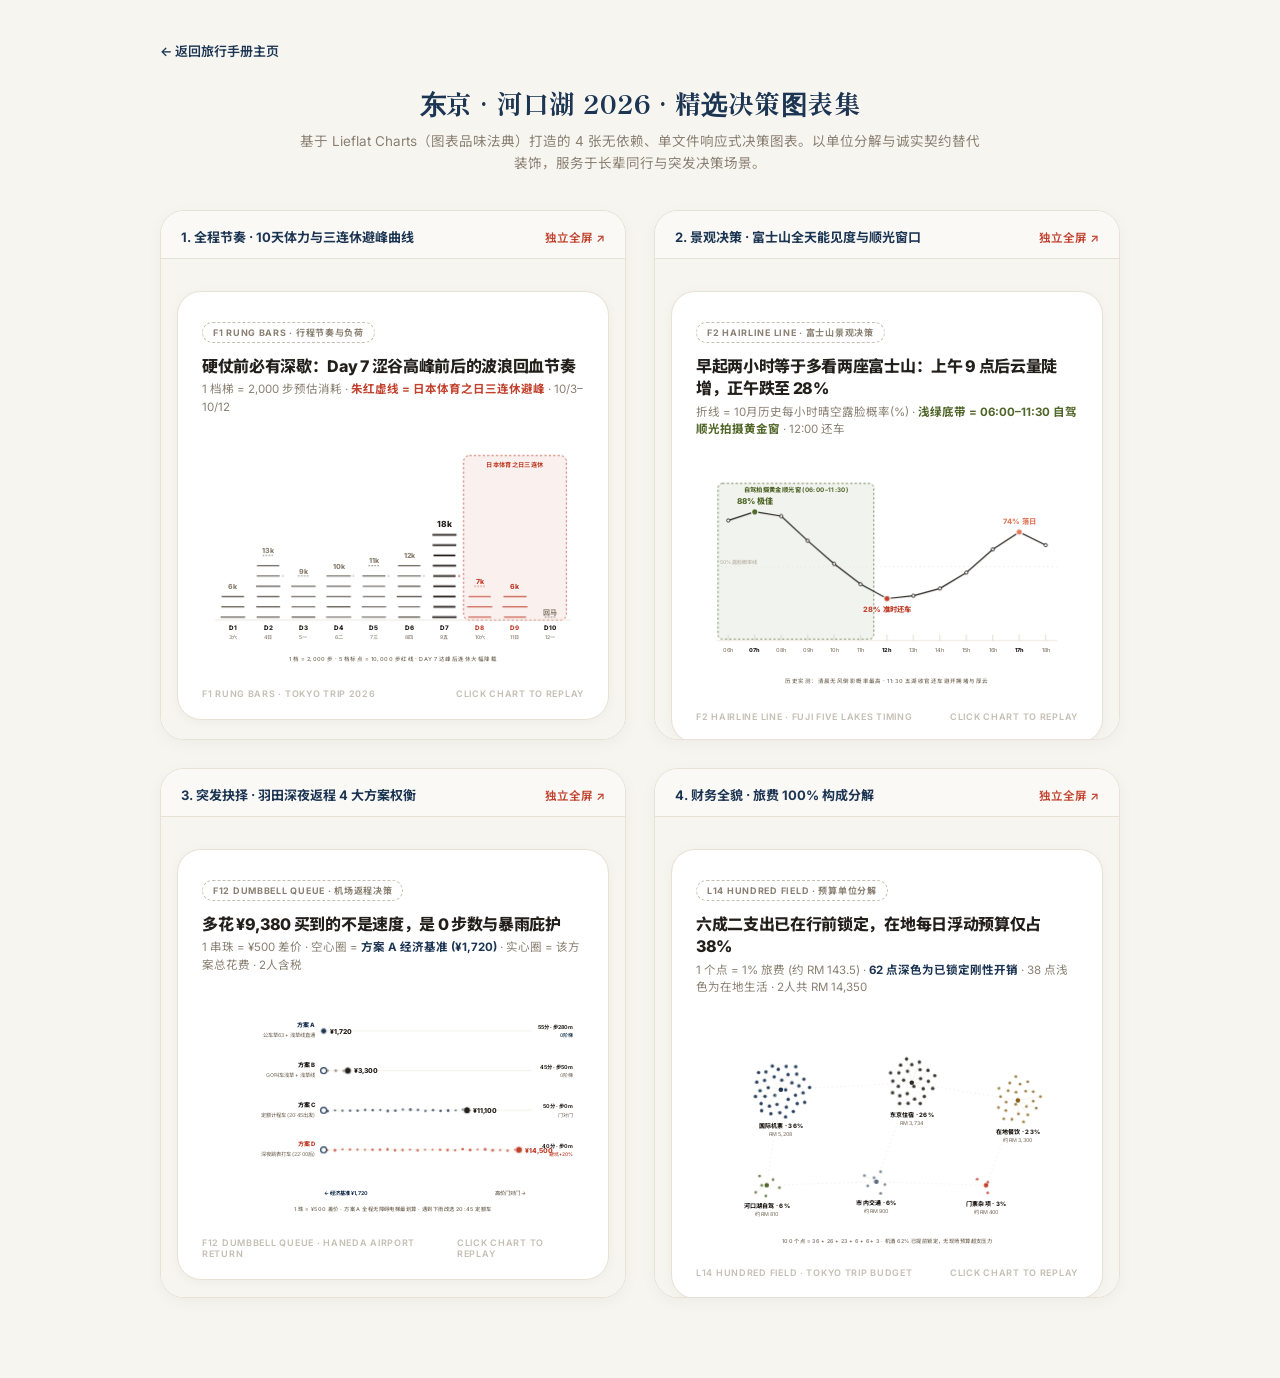
==== charts/index.html @ 61b05548 "feat: add 4 Lieflat decision charts + gallery index + nav chip - pacing-curve.html (F1 Rung Bars): 1" ====
<!doctype html>
<html lang="zh-CN">
<head>
<meta charset="utf-8" />
<meta name="viewport" content="width=device-width,initial-scale=1" />
<title>东京 · 河口湖 2026 — 行程精选 Lieflat Charts 图表集</title>
<link rel="preconnect" href="https://fonts.googleapis.com">
<link rel="preconnect" href="https://fonts.gstatic.com" crossorigin>
<link href="https://fonts.googleapis.com/css2?family=Inter:wght@400;500;600;700;800&family=Noto+Sans+SC:wght@400;500;700;800&family=Shippori+Mincho:wght@700;800&display=swap" rel="stylesheet">
<style>
  :root {
    --bg: #F7F5F0;
    --card-bg: #FFFFFF;
    --ink: #231F1B;
    --muted: #8A8073;
    --faint: #C4BEB3;
    --grid: #E8E2D6;
    --ai: #1C3553;
    --shu: #C2412D;
  }
  * { margin: 0; padding: 0; box-sizing: border-box; }
  body {
    background: var(--bg);
    font-family: 'Inter', 'Noto Sans SC', sans-serif;
    color: var(--ink);
    padding: 40px 20px 80px;
    -webkit-font-smoothing: antialiased;
  }
  .container { max-width: 960px; margin: 0 auto; }
  .header { margin-bottom: 36px; text-align: center; }
  .header h1 {
    font-family: 'Shippori Mincho', 'Inter', serif;
    font-size: 26px;
    font-weight: 800;
    color: var(--ai);
    margin-bottom: 8px;
    letter-spacing: .02em;
  }
  .header p {
    font-size: 13.5px;
    color: var(--muted);
    line-height: 1.6;
    max-width: 680px;
    margin: 0 auto;
  }
  .grid {
    display: grid;
    grid-template-columns: repeat(auto-fit, minmax(420px, 1fr));
    gap: 28px;
  }
  .chart-frame {
    background: var(--card-bg);
    border: 1px solid var(--grid);
    border-radius: 24px;
    overflow: hidden;
    box-shadow: 0 4px 16px rgba(35, 31, 27, 0.04);
    display: flex;
    flex-direction: column;
    transition: transform .2s ease, box-shadow .2s ease;
  }
  .chart-frame:hover {
    transform: translateY(-2px);
    box-shadow: 0 8px 24px rgba(35, 31, 27, 0.08);
  }
  .frame-head {
    padding: 16px 20px 12px;
    border-bottom: 1px solid var(--grid);
    display: flex;
    justify-content: space-between;
    align-items: center;
    background: #FAF9F6;
  }
  .frame-title {
    font-size: 13px;
    font-weight: 700;
    color: var(--ai);
  }
  .frame-link {
    font-size: 11.5px;
    color: var(--shu);
    text-decoration: none;
    font-weight: 600;
    display: flex;
    align-items: center;
    gap: 4px;
  }
  .frame-link:hover { text-decoration: underline; }
  iframe {
    width: 100%;
    height: 480px;
    border: none;
    background: var(--bg);
  }
  .back-btn {
    display: inline-block;
    margin-bottom: 24px;
    font-size: 13px;
    font-weight: 600;
    color: var(--ai);
    text-decoration: none;
  }
  .back-btn:hover { text-decoration: underline; }
</style>
</head>
<body>
<div class="container">
  <a href="../index.html" class="back-btn">← 返回旅行手册主页</a>
  <div class="header">
    <h1>东京 · 河口湖 2026 · 精选决策图表集</h1>
    <p>基于 Lieflat Charts（图表品味法典）打造的 4 张无依赖、单文件响应式决策图表。以单位分解与诚实契约替代装饰，服务于长辈同行与突发决策场景。</p>
  </div>

  <div class="grid">
    <div class="chart-frame">
      <div class="frame-head">
        <span class="frame-title">1. 全程节奏 · 10天体力与三连休避峰曲线</span>
        <a class="frame-link" href="pacing-curve.html" target="_blank">独立全屏 ↗</a>
      </div>
      <iframe src="pacing-curve.html"></iframe>
    </div>

    <div class="chart-frame">
      <div class="frame-head">
        <span class="frame-title">2. 景观决策 · 富士山全天能见度与顺光窗口</span>
        <a class="frame-link" href="fuji-visibility.html" target="_blank">独立全屏 ↗</a>
      </div>
      <iframe src="fuji-visibility.html"></iframe>
    </div>

    <div class="chart-frame">
      <div class="frame-head">
        <span class="frame-title">3. 突发抉择 · 羽田深夜返程 4 大方案权衡</span>
        <a class="frame-link" href="haneda-options.html" target="_blank">独立全屏 ↗</a>
      </div>
      <iframe src="haneda-options.html"></iframe>
    </div>

    <div class="chart-frame">
      <div class="frame-head">
        <span class="frame-title">4. 财务全貌 · 旅费 100% 构成分解</span>
        <a class="frame-link" href="budget-allocation.html" target="_blank">独立全屏 ↗</a>
      </div>
      <iframe src="budget-allocation.html"></iframe>
    </div>
  </div>
</div>
</body>
</html>
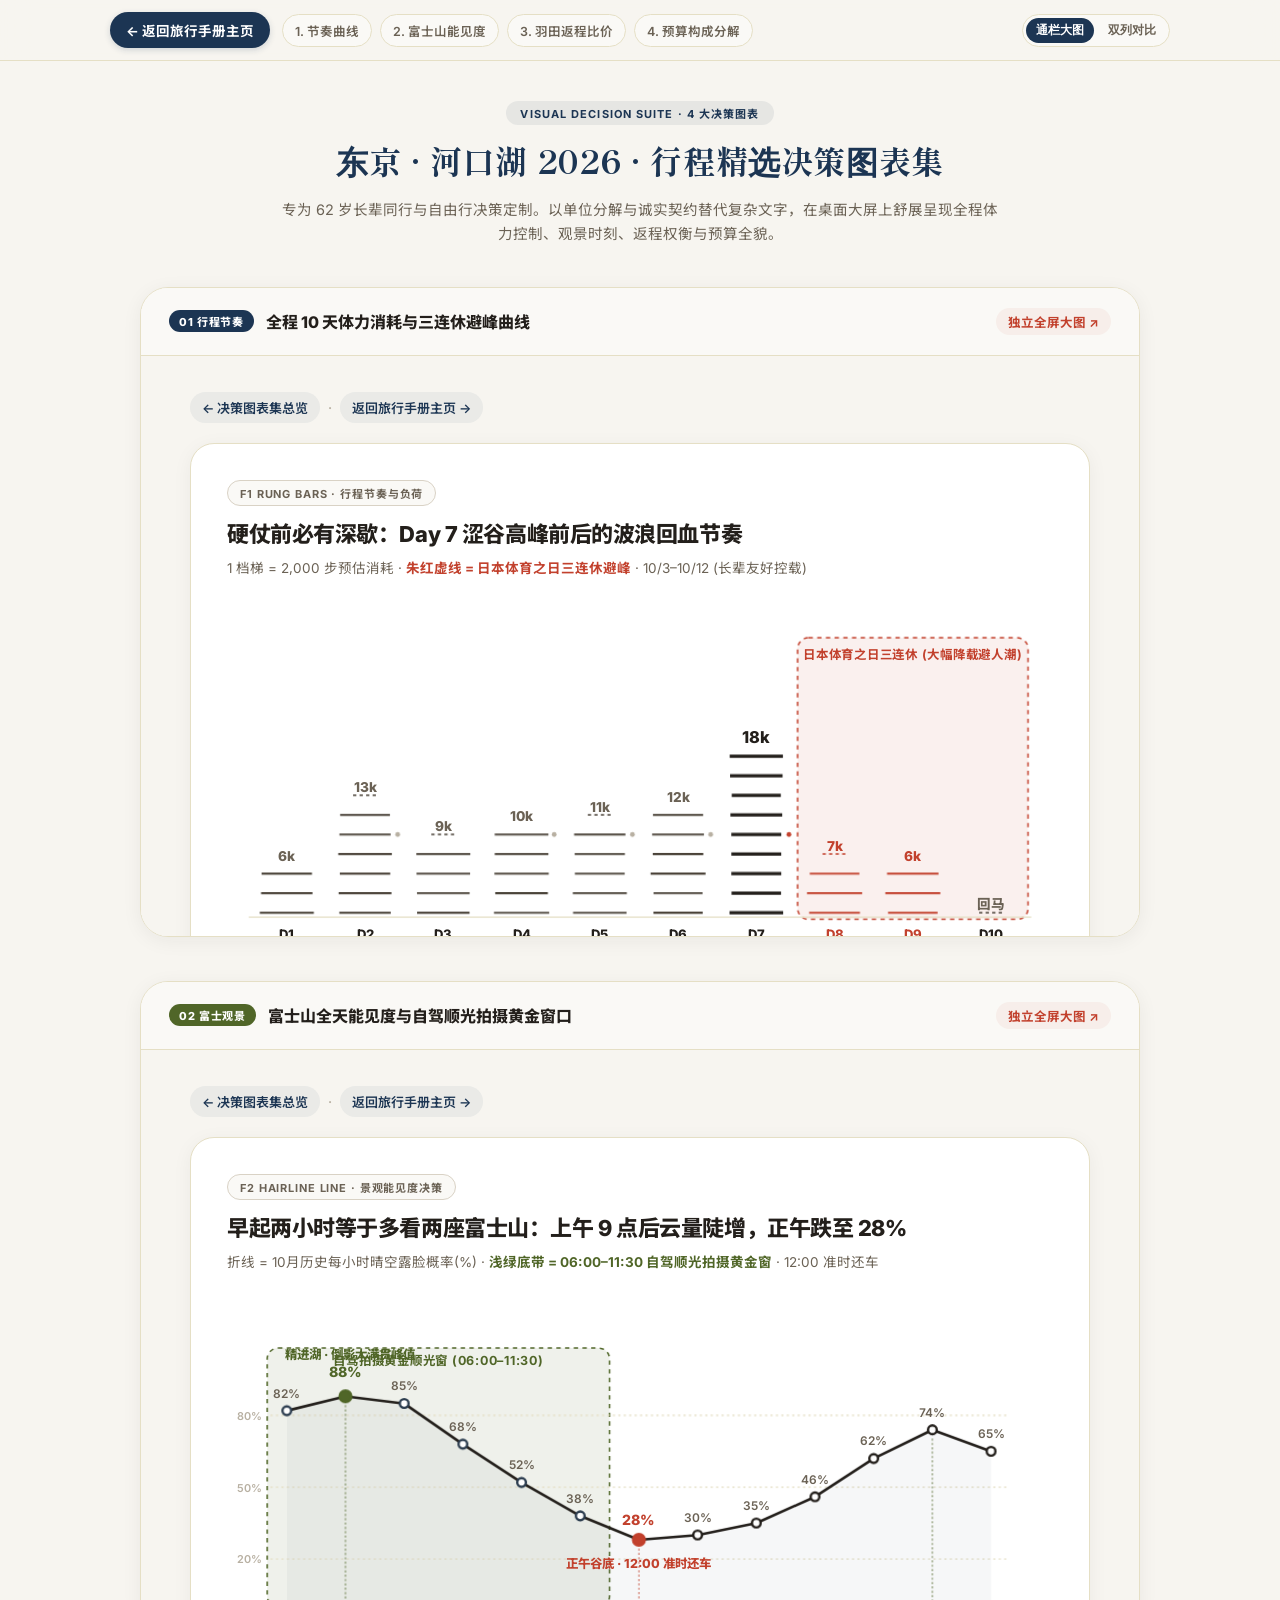
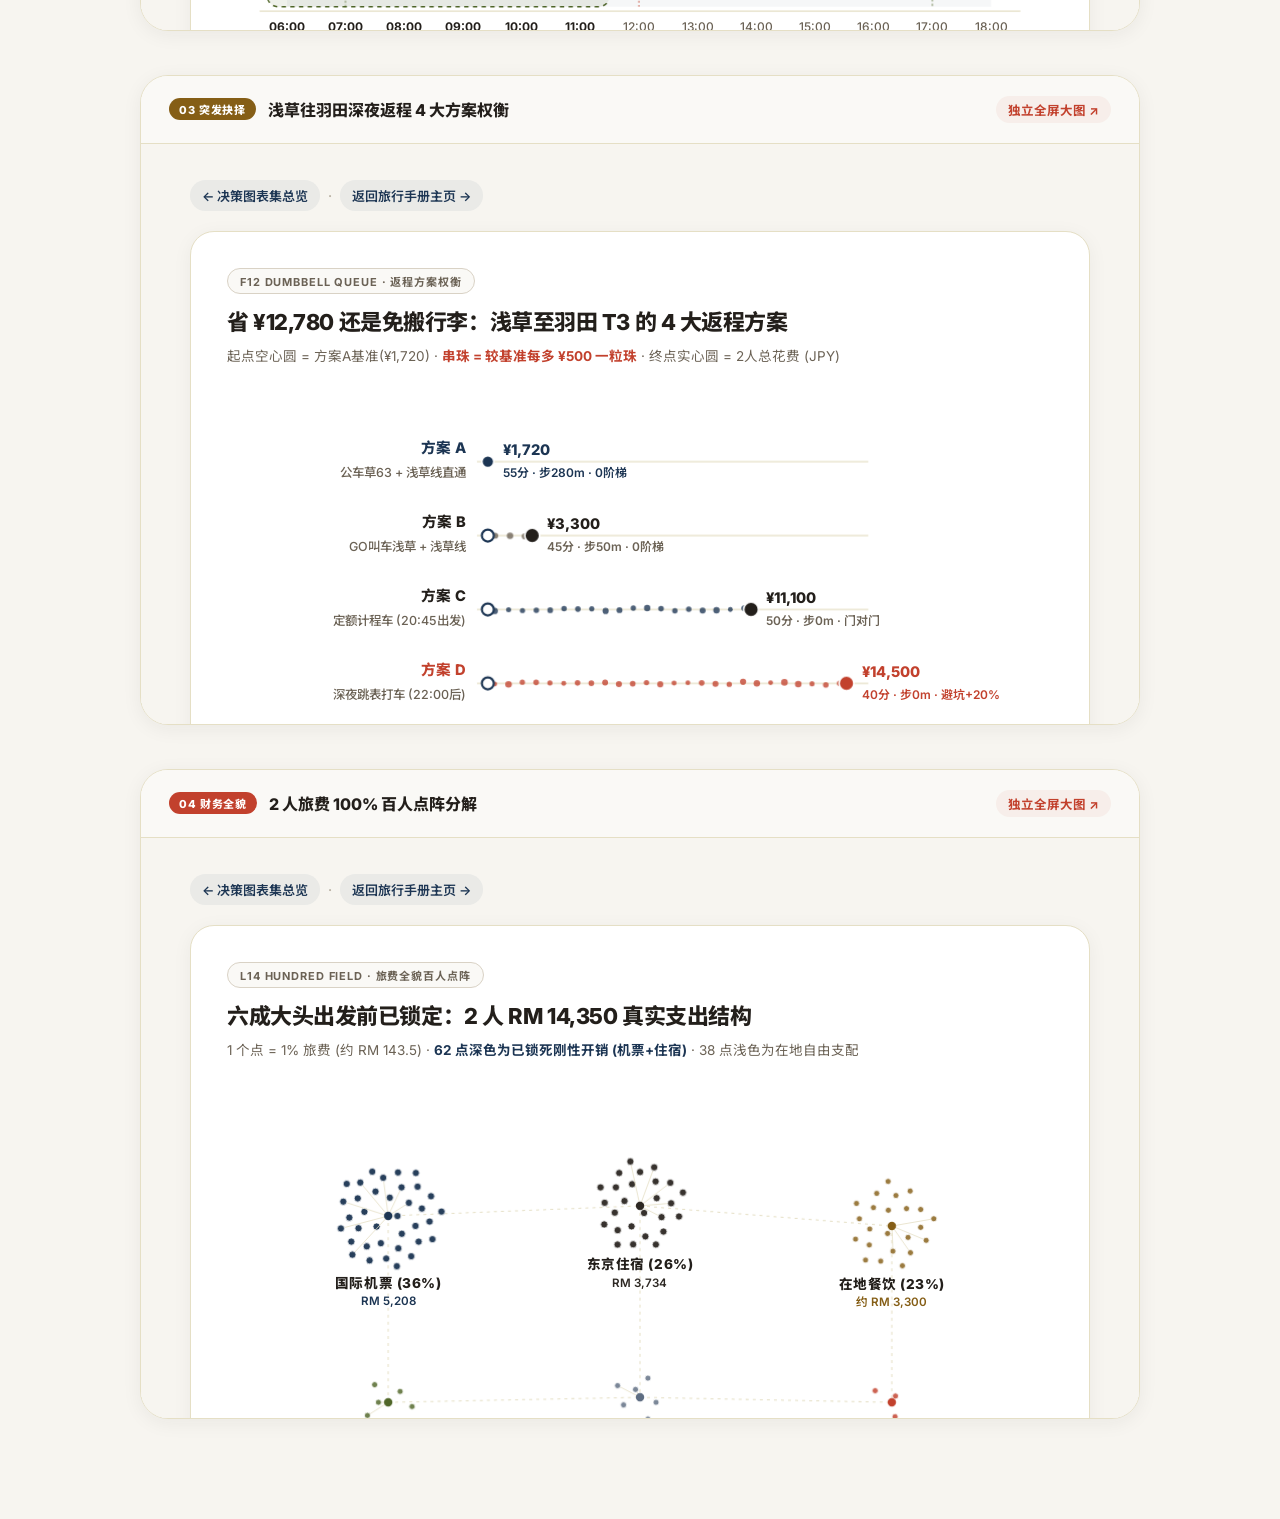
==== commit 7459739b: "fix(design): upscale charts for desktop and add comprehensive navigation - upscale charts to 900px w" ====
--- a/charts/index.html
+++ b/charts/index.html
@@ -3,146 +3,378 @@
 <head>
 <meta charset="utf-8" />
 <meta name="viewport" content="width=device-width,initial-scale=1" />
-<title>东京 · 河口湖 2026 — 行程精选 Lieflat Charts 图表集</title>
+<title>东京 · 河口湖 2026 — 行程精选决策图表集</title>
 <link rel="preconnect" href="https://fonts.googleapis.com">
 <link rel="preconnect" href="https://fonts.gstatic.com" crossorigin>
 <link href="https://fonts.googleapis.com/css2?family=Inter:wght@400;500;600;700;800&family=Noto+Sans+SC:wght@400;500;700;800&family=Shippori+Mincho:wght@700;800&display=swap" rel="stylesheet">
 <style>
   :root {
     --bg: #F7F5F0;
+    --paper: #FAF9F6;
     --card-bg: #FFFFFF;
     --ink: #231F1B;
-    --muted: #8A8073;
-    --faint: #C4BEB3;
-    --grid: #E8E2D6;
+    --muted: #6B6255;
+    --faint: #B8B0A2;
+    --grid: #E5DFC5;
     --ai: #1C3553;
     --shu: #C2412D;
+    --matcha: #506628;
+    --card-shadow: 0 4px 20px rgba(35, 31, 27, 0.06);
   }
   * { margin: 0; padding: 0; box-sizing: border-box; }
   body {
     background: var(--bg);
     font-family: 'Inter', 'Noto Sans SC', sans-serif;
     color: var(--ink);
-    padding: 40px 20px 80px;
+    padding: 0 0 100px;
     -webkit-font-smoothing: antialiased;
   }
-  .container { max-width: 960px; margin: 0 auto; }
-  .header { margin-bottom: 36px; text-align: center; }
+
+  /* Sticky Top Bar */
+  .top-nav {
+    position: sticky;
+    top: 0;
+    z-index: 100;
+    background: rgba(247, 245, 240, 0.94);
+    backdrop-filter: blur(16px);
+    -webkit-backdrop-filter: blur(16px);
+    border-bottom: 1px solid var(--grid);
+    padding: 12px 24px;
+  }
+  .top-nav-inner {
+    max-width: 1060px;
+    margin: 0 auto;
+    display: flex;
+    justify-content: space-between;
+    align-items: center;
+    gap: 16px;
+    flex-wrap: wrap;
+  }
+  .nav-left {
+    display: flex;
+    align-items: center;
+    gap: 12px;
+  }
+  .back-link {
+    display: inline-flex;
+    align-items: center;
+    gap: 6px;
+    font-size: 13.5px;
+    font-weight: 700;
+    color: #FFFFFF;
+    background: var(--ai);
+    text-decoration: none;
+    padding: 8px 16px;
+    border-radius: 99px;
+    transition: all .18s ease;
+    box-shadow: 0 2px 6px rgba(28, 53, 83, 0.18);
+  }
+  .back-link:hover {
+    background: var(--shu);
+    transform: translateY(-1px);
+  }
+  .nav-pills {
+    display: flex;
+    gap: 8px;
+    overflow-x: auto;
+    scrollbar-width: none;
+  }
+  .nav-pills::-webkit-scrollbar { display: none; }
+  .nav-pill {
+    font-size: 12.5px;
+    font-weight: 600;
+    color: var(--muted);
+    text-decoration: none;
+    padding: 6px 12px;
+    border-radius: 99px;
+    background: #FAF9F6;
+    border: 1px solid var(--grid);
+    white-space: nowrap;
+    transition: all .18s ease;
+  }
+  .nav-pill:hover {
+    background: var(--ai);
+    color: #fff;
+    border-color: var(--ai);
+  }
+  .view-toggle {
+    display: flex;
+    gap: 4px;
+    background: #FAF9F6;
+    padding: 3px;
+    border-radius: 99px;
+    border: 1px solid var(--grid);
+  }
+  .toggle-btn {
+    font-size: 12px;
+    font-weight: 600;
+    padding: 4px 10px;
+    border: none;
+    background: transparent;
+    color: var(--muted);
+    border-radius: 99px;
+    cursor: pointer;
+    transition: all .15s ease;
+  }
+  .toggle-btn.active {
+    background: var(--ai);
+    color: #fff;
+  }
+
+  /* Main Container */
+  .container {
+    max-width: 1040px;
+    margin: 40px auto 0;
+    padding: 0 20px;
+  }
+  .header {
+    margin-bottom: 40px;
+    text-align: center;
+  }
+  .header-badge {
+    display: inline-block;
+    font-size: 11px;
+    font-weight: 700;
+    letter-spacing: .1em;
+    color: var(--ai);
+    background: rgba(28, 53, 83, 0.08);
+    padding: 4px 14px;
+    border-radius: 99px;
+    margin-bottom: 12px;
+  }
   .header h1 {
     font-family: 'Shippori Mincho', 'Inter', serif;
-    font-size: 26px;
+    font-size: 32px;
     font-weight: 800;
     color: var(--ai);
-    margin-bottom: 8px;
+    margin-bottom: 12px;
     letter-spacing: .02em;
   }
   .header p {
-    font-size: 13.5px;
+    font-size: 14.5px;
     color: var(--muted);
-    line-height: 1.6;
-    max-width: 680px;
+    line-height: 1.68;
+    max-width: 720px;
     margin: 0 auto;
   }
-  .grid {
+
+  /* Chart Frames List */
+  .chart-list {
+    display: flex;
+    flex-direction: column;
+    gap: 44px;
+  }
+  .chart-list.grid-view {
     display: grid;
-    grid-template-columns: repeat(auto-fit, minmax(420px, 1fr));
+    grid-template-columns: repeat(2, 1fr);
     gap: 28px;
   }
+
   .chart-frame {
     background: var(--card-bg);
     border: 1px solid var(--grid);
-    border-radius: 24px;
+    border-radius: 28px;
     overflow: hidden;
-    box-shadow: 0 4px 16px rgba(35, 31, 27, 0.04);
-    display: flex;
-    flex-direction: column;
+    box-shadow: var(--card-shadow);
     transition: transform .2s ease, box-shadow .2s ease;
   }
   .chart-frame:hover {
-    transform: translateY(-2px);
-    box-shadow: 0 8px 24px rgba(35, 31, 27, 0.08);
+    box-shadow: 0 8px 30px rgba(35, 31, 27, 0.09);
   }
   .frame-head {
-    padding: 16px 20px 12px;
+    padding: 20px 28px;
     border-bottom: 1px solid var(--grid);
     display: flex;
     justify-content: space-between;
     align-items: center;
     background: #FAF9F6;
+    flex-wrap: wrap;
+    gap: 12px;
+  }
+  .frame-info {
+    display: flex;
+    align-items: center;
+    gap: 12px;
+  }
+  .frame-tag {
+    font-size: 11px;
+    font-weight: 800;
+    letter-spacing: .08em;
+    padding: 3px 10px;
+    border-radius: 99px;
+    color: #fff;
+    background: var(--ai);
   }
   .frame-title {
-    font-size: 13px;
-    font-weight: 700;
-    color: var(--ai);
+    font-size: 16px;
+    font-weight: 800;
+    color: var(--ink);
+  }
+  .frame-actions {
+    display: flex;
+    align-items: center;
+    gap: 12px;
   }
   .frame-link {
-    font-size: 11.5px;
+    font-size: 12.5px;
     color: var(--shu);
     text-decoration: none;
-    font-weight: 600;
-    display: flex;
+    font-weight: 700;
+    display: inline-flex;
     align-items: center;
     gap: 4px;
-  }
-  .frame-link:hover { text-decoration: underline; }
+    padding: 4px 12px;
+    border-radius: 99px;
+    background: rgba(194, 65, 45, 0.06);
+    transition: all .18s ease;
+  }
+  .frame-link:hover {
+    background: var(--shu);
+    color: #fff;
+  }
+
+  /* Responsive generous iframes */
+  .iframe-container {
+    width: 100%;
+    position: relative;
+    background: var(--bg);
+  }
   iframe {
     width: 100%;
+    height: 580px;
+    border: none;
+    display: block;
+    background: var(--bg);
+  }
+  .grid-view iframe {
     height: 480px;
-    border: none;
-    background: var(--bg);
-  }
-  .back-btn {
-    display: inline-block;
-    margin-bottom: 24px;
-    font-size: 13px;
-    font-weight: 600;
-    color: var(--ai);
-    text-decoration: none;
-  }
-  .back-btn:hover { text-decoration: underline; }
+  }
+
+  @media (max-width: 860px) {
+    .chart-list.grid-view { grid-template-columns: 1fr; }
+    .header h1 { font-size: 24px; }
+    iframe { height: 500px; }
+  }
+  @media (max-width: 640px) {
+    .top-nav { padding: 10px 14px; }
+    .container { padding: 0 12px; margin-top: 24px; }
+    .chart-frame { border-radius: 20px; }
+    .frame-head { padding: 14px 16px; }
+    .frame-title { font-size: 14px; }
+    iframe { height: 460px; }
+  }
 </style>
 </head>
 <body>
-<div class="container">
-  <a href="../index.html" class="back-btn">← 返回旅行手册主页</a>
-  <div class="header">
-    <h1>东京 · 河口湖 2026 · 精选决策图表集</h1>
-    <p>基于 Lieflat Charts（图表品味法典）打造的 4 张无依赖、单文件响应式决策图表。以单位分解与诚实契约替代装饰，服务于长辈同行与突发决策场景。</p>
-  </div>
-
-  <div class="grid">
-    <div class="chart-frame">
-      <div class="frame-head">
-        <span class="frame-title">1. 全程节奏 · 10天体力与三连休避峰曲线</span>
-        <a class="frame-link" href="pacing-curve.html" target="_blank">独立全屏 ↗</a>
-      </div>
-      <iframe src="pacing-curve.html"></iframe>
+
+<!-- Sticky Navigation Bar -->
+<header class="top-nav">
+  <div class="top-nav-inner">
+    <div class="nav-left">
+      <a href="../index.html" class="back-link">← 返回旅行手册主页</a>
+      <div class="nav-pills">
+        <a href="#chart-pacing" class="nav-pill">1. 节奏曲线</a>
+        <a href="#chart-fuji" class="nav-pill">2. 富士山能见度</a>
+        <a href="#chart-haneda" class="nav-pill">3. 羽田返程比价</a>
+        <a href="#chart-budget" class="nav-pill">4. 预算构成分解</a>
+      </div>
     </div>
-
-    <div class="chart-frame">
-      <div class="frame-head">
-        <span class="frame-title">2. 景观决策 · 富士山全天能见度与顺光窗口</span>
-        <a class="frame-link" href="fuji-visibility.html" target="_blank">独立全屏 ↗</a>
-      </div>
-      <iframe src="fuji-visibility.html"></iframe>
-    </div>
-
-    <div class="chart-frame">
-      <div class="frame-head">
-        <span class="frame-title">3. 突发抉择 · 羽田深夜返程 4 大方案权衡</span>
-        <a class="frame-link" href="haneda-options.html" target="_blank">独立全屏 ↗</a>
-      </div>
-      <iframe src="haneda-options.html"></iframe>
-    </div>
-
-    <div class="chart-frame">
-      <div class="frame-head">
-        <span class="frame-title">4. 财务全貌 · 旅费 100% 构成分解</span>
-        <a class="frame-link" href="budget-allocation.html" target="_blank">独立全屏 ↗</a>
-      </div>
-      <iframe src="budget-allocation.html"></iframe>
+    <div class="view-toggle" role="group" aria-label="排版布局切换">
+      <button class="toggle-btn active" id="btn-single" onclick="setViewMode('single')">通栏大图</button>
+      <button class="toggle-btn" id="btn-grid" onclick="setViewMode('grid')">双列对比</button>
     </div>
   </div>
+</header>
+
+<div class="container">
+  <div class="header">
+    <span class="header-badge">VISUAL DECISION SUITE · 4 大决策图表</span>
+    <h1>东京 · 河口湖 2026 · 行程精选决策图表集</h1>
+    <p>专为 62 岁长辈同行与自由行决策定制。以单位分解与诚实契约替代复杂文字，在桌面大屏上舒展呈现全程体力控制、观景时刻、返程权衡与预算全貌。</p>
+  </div>
+
+  <div class="chart-list" id="chartList">
+    <!-- Chart 1 -->
+    <section class="chart-frame" id="chart-pacing">
+      <div class="frame-head">
+        <div class="frame-info">
+          <span class="frame-tag">01 行程节奏</span>
+          <h2 class="frame-title">全程 10 天体力消耗与三连休避峰曲线</h2>
+        </div>
+        <div class="frame-actions">
+          <a class="frame-link" href="pacing-curve.html" target="_blank">独立全屏大图 ↗</a>
+        </div>
+      </div>
+      <div class="iframe-container">
+        <iframe src="pacing-curve.html" title="10天行程强度与避峰节奏阶梯柱状图" loading="lazy"></iframe>
+      </div>
+    </section>
+
+    <!-- Chart 2 -->
+    <section class="chart-frame" id="chart-fuji">
+      <div class="frame-head">
+        <div class="frame-info">
+          <span class="frame-tag" style="background:var(--matcha);">02 富士观景</span>
+          <h2 class="frame-title">富士山全天能见度与自驾顺光拍摄黄金窗口</h2>
+        </div>
+        <div class="frame-actions">
+          <a class="frame-link" href="fuji-visibility.html" target="_blank">独立全屏大图 ↗</a>
+        </div>
+      </div>
+      <div class="iframe-container">
+        <iframe src="fuji-visibility.html" title="富士山全天各时刻能见度与顺光拍摄窗口折线图" loading="lazy"></iframe>
+      </div>
+    </section>
+
+    <!-- Chart 3 -->
+    <section class="chart-frame" id="chart-haneda">
+      <div class="frame-head">
+        <div class="frame-info">
+          <span class="frame-tag" style="background:#855E16;">03 突发抉择</span>
+          <h2 class="frame-title">浅草往羽田深夜返程 4 大方案权衡</h2>
+        </div>
+        <div class="frame-actions">
+          <a class="frame-link" href="haneda-options.html" target="_blank">独立全屏大图 ↗</a>
+        </div>
+      </div>
+      <div class="iframe-container">
+        <iframe src="haneda-options.html" title="羽田深夜返程4大方案费用与体力权衡哑铃图" loading="lazy"></iframe>
+      </div>
+    </section>
+
+    <!-- Chart 4 -->
+    <section class="chart-frame" id="chart-budget">
+      <div class="frame-head">
+        <div class="frame-info">
+          <span class="frame-tag" style="background:var(--shu);">04 财务全貌</span>
+          <h2 class="frame-title">2 人旅费 100% 百人点阵分解</h2>
+        </div>
+        <div class="frame-actions">
+          <a class="frame-link" href="budget-allocation.html" target="_blank">独立全屏大图 ↗</a>
+        </div>
+      </div>
+      <div class="iframe-container">
+        <iframe src="budget-allocation.html" title="旅费100%构成百人点阵图" loading="lazy"></iframe>
+      </div>
+    </section>
+  </div>
 </div>
+
+<script>
+function setViewMode(mode) {
+  const list = document.getElementById('chartList');
+  const btnSingle = document.getElementById('btn-single');
+  const btnGrid = document.getElementById('btn-grid');
+  if (mode === 'grid') {
+    list.classList.add('grid-view');
+    btnGrid.classList.add('active');
+    btnSingle.classList.remove('active');
+  } else {
+    list.classList.remove('grid-view');
+    btnSingle.classList.add('active');
+    btnGrid.classList.remove('active');
+  }
+}
+</script>
 </body>
 </html>
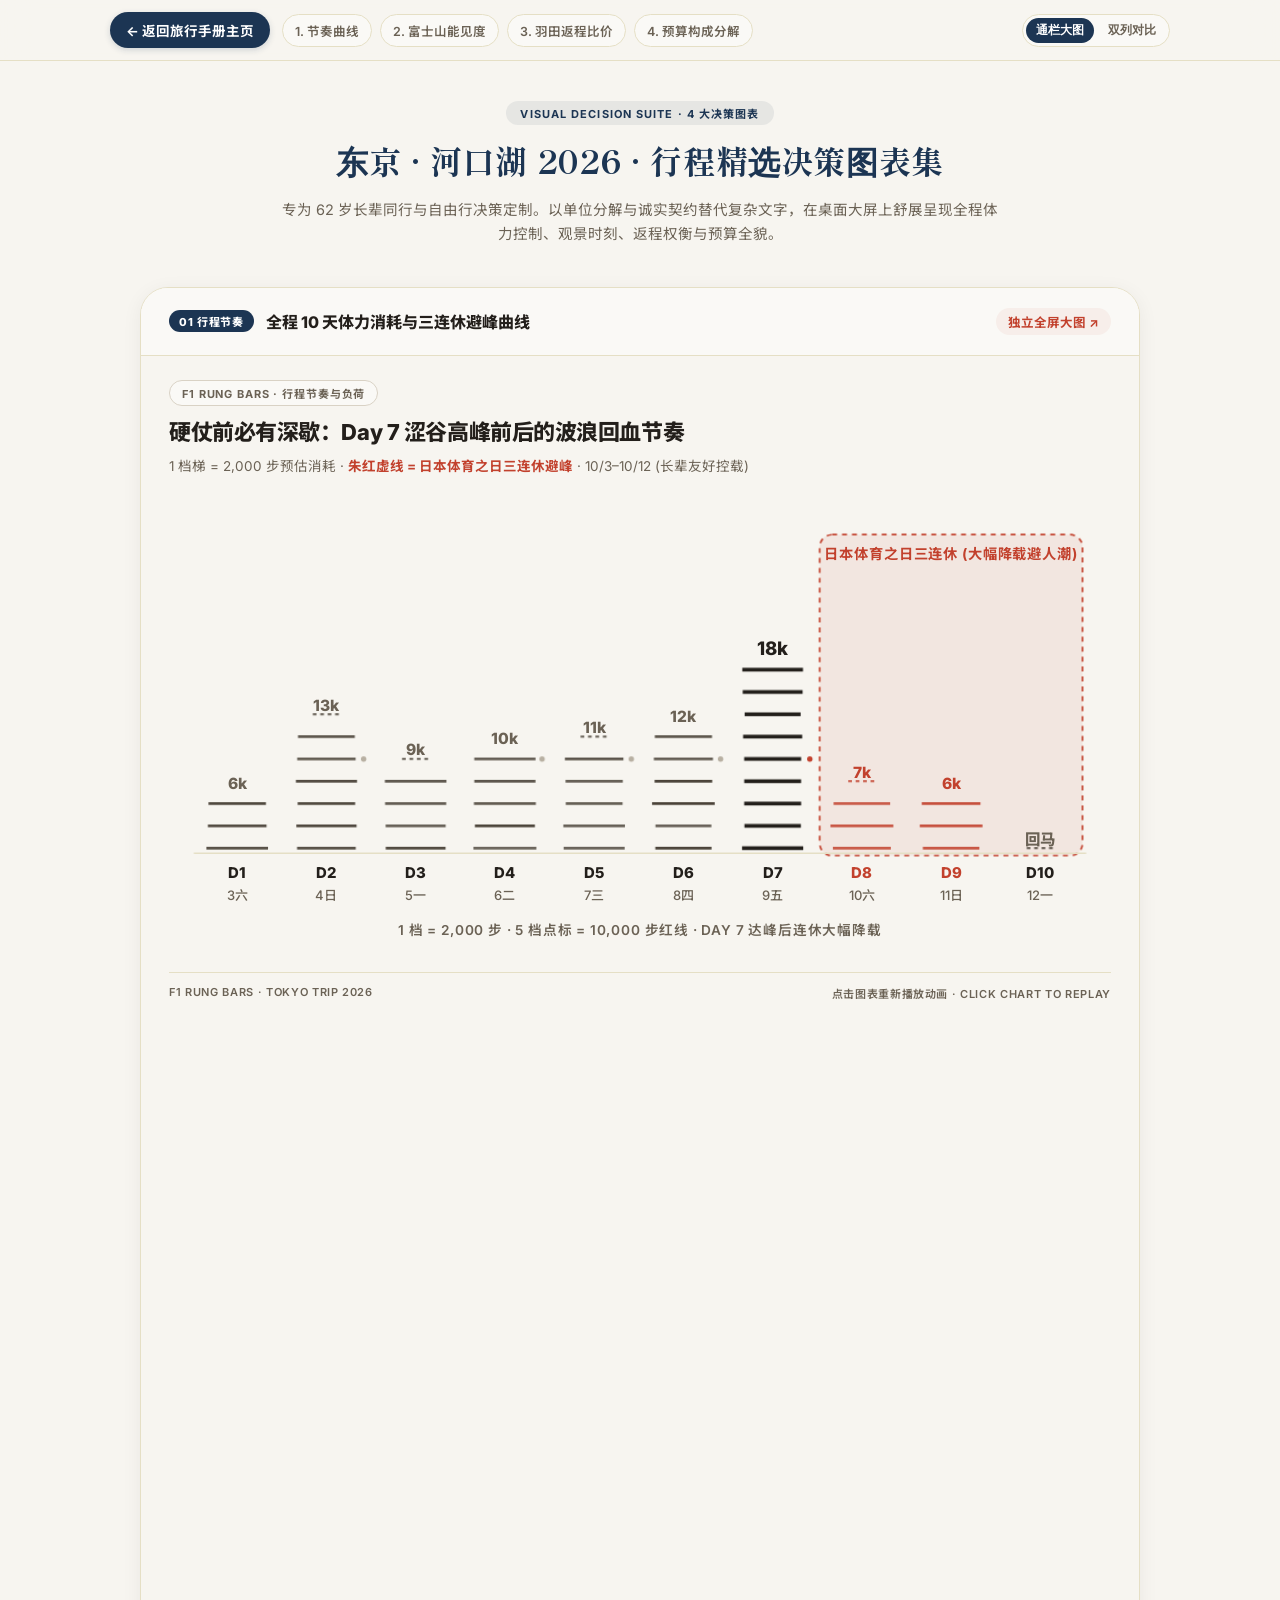
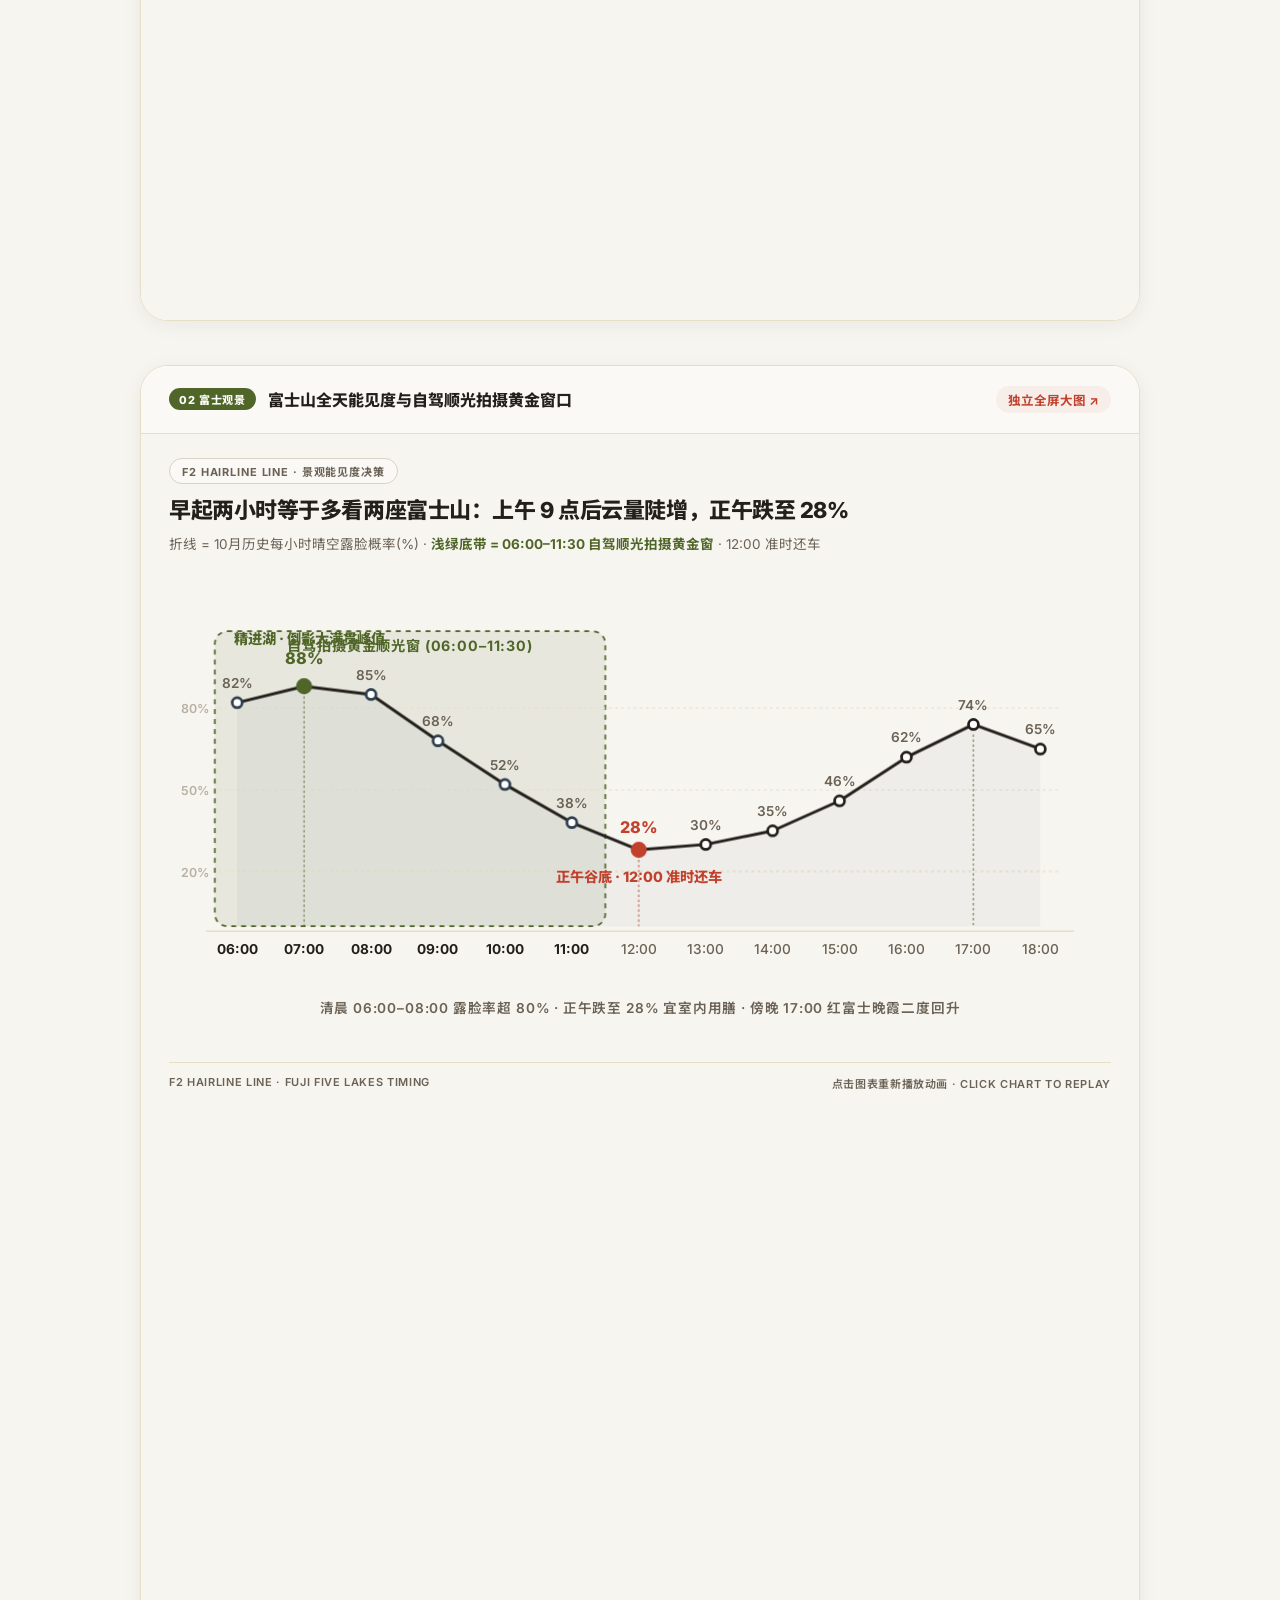
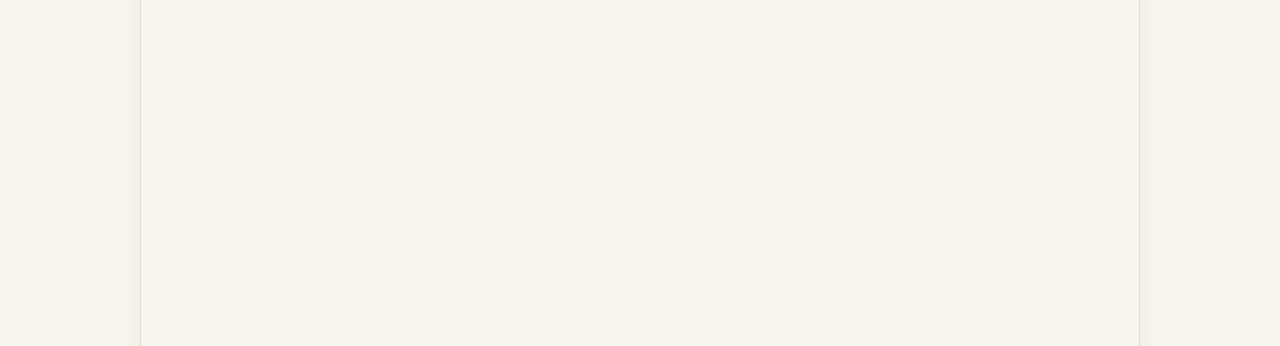
==== commit c0c9aa07: "fix(charts): eliminate iframe scroll bars with dynamic auto-height and embedded styling" ====
--- a/charts/index.html
+++ b/charts/index.html
@@ -233,18 +233,21 @@
     color: #fff;
   }
 
-  /* Responsive generous iframes */
+  /* Responsive auto-fitting iframes (zero scroll bars) */
   .iframe-container {
     width: 100%;
     position: relative;
     background: var(--bg);
+    overflow: hidden;
   }
   iframe {
     width: 100%;
-    height: 580px;
+    height: 620px;
     border: none;
     display: block;
     background: var(--bg);
+    overflow: hidden;
+    transition: height .2s ease;
   }
   .grid-view iframe {
     height: 480px;
@@ -253,7 +256,6 @@
   @media (max-width: 860px) {
     .chart-list.grid-view { grid-template-columns: 1fr; }
     .header h1 { font-size: 24px; }
-    iframe { height: 500px; }
   }
   @media (max-width: 640px) {
     .top-nav { padding: 10px 14px; }
@@ -261,7 +263,6 @@
     .chart-frame { border-radius: 20px; }
     .frame-head { padding: 14px 16px; }
     .frame-title { font-size: 14px; }
-    iframe { height: 460px; }
   }
 </style>
 </head>
@@ -306,7 +307,7 @@
         </div>
       </div>
       <div class="iframe-container">
-        <iframe src="pacing-curve.html" title="10天行程强度与避峰节奏阶梯柱状图" loading="lazy"></iframe>
+        <iframe id="frame-pacing" src="pacing-curve.html" title="10天行程强度与避峰节奏阶梯柱状图" loading="lazy" scrolling="no" onload="handleIframeLoad(this)"></iframe>
       </div>
     </section>
 
@@ -322,7 +323,7 @@
         </div>
       </div>
       <div class="iframe-container">
-        <iframe src="fuji-visibility.html" title="富士山全天各时刻能见度与顺光拍摄窗口折线图" loading="lazy"></iframe>
+        <iframe id="frame-fuji" src="fuji-visibility.html" title="富士山全天各时刻能见度与顺光拍摄窗口折线图" loading="lazy" scrolling="no" onload="handleIframeLoad(this)"></iframe>
       </div>
     </section>
 
@@ -338,7 +339,7 @@
         </div>
       </div>
       <div class="iframe-container">
-        <iframe src="haneda-options.html" title="羽田深夜返程4大方案费用与体力权衡哑铃图" loading="lazy"></iframe>
+        <iframe id="frame-haneda" src="haneda-options.html" title="羽田深夜返程4大方案费用与体力权衡哑铃图" loading="lazy" scrolling="no" onload="handleIframeLoad(this)"></iframe>
       </div>
     </section>
 
@@ -354,13 +355,69 @@
         </div>
       </div>
       <div class="iframe-container">
-        <iframe src="budget-allocation.html" title="旅费100%构成百人点阵图" loading="lazy"></iframe>
+        <iframe id="frame-budget" src="budget-allocation.html" title="旅费100%构成百人点阵图" loading="lazy" scrolling="no" onload="handleIframeLoad(this)"></iframe>
       </div>
     </section>
   </div>
 </div>
 
 <script>
+// ── Iframe Auto-Height (Zero Scrollbars) ──
+function resizeIframe(iframe) {
+  if (!iframe) return;
+  try {
+    const doc = iframe.contentDocument || (iframe.contentWindow && iframe.contentWindow.document);
+    if (doc && doc.body) {
+      doc.documentElement.classList.add('is-embedded');
+      doc.body.classList.add('is-embedded');
+      const h = Math.max(
+        doc.body.scrollHeight,
+        doc.body.offsetHeight,
+        doc.documentElement.scrollHeight,
+        doc.documentElement.offsetHeight
+      );
+      if (h > 100) {
+        iframe.style.height = Math.ceil(h) + 'px';
+      }
+    }
+  } catch (e) {
+    // Cross-origin fallback handled by window message event below
+  }
+}
+
+function handleIframeLoad(iframe) {
+  resizeIframe(iframe);
+  try {
+    const doc = iframe.contentDocument || (iframe.contentWindow && iframe.contentWindow.document);
+    if (doc && window.ResizeObserver && doc.body) {
+      new ResizeObserver(() => resizeIframe(iframe)).observe(doc.body);
+    }
+  } catch (e) {}
+}
+
+function resizeAllIframes() {
+  document.querySelectorAll('.iframe-container iframe').forEach(frame => {
+    resizeIframe(frame);
+  });
+}
+
+// Listen for message broadcasts from child documents
+window.addEventListener('message', function(e) {
+  if (e.data && e.data.type === 'resize-iframe') {
+    const { frameSrc, height } = e.data;
+    if (frameSrc && height > 100) {
+      const frame = document.querySelector(`iframe[src*="${frameSrc}"]`);
+      if (frame) {
+        frame.style.height = Math.ceil(height) + 'px';
+      }
+    }
+  }
+});
+
+window.addEventListener('resize', () => {
+  resizeAllIframes();
+});
+
 function setViewMode(mode) {
   const list = document.getElementById('chartList');
   const btnSingle = document.getElementById('btn-single');
@@ -374,7 +431,14 @@
     btnSingle.classList.add('active');
     btnGrid.classList.remove('active');
   }
+  // Recalculate iframe heights after layout reflow
+  setTimeout(resizeAllIframes, 60);
+  setTimeout(resizeAllIframes, 250);
 }
+
+document.addEventListener('DOMContentLoaded', () => {
+  resizeAllIframes();
+});
 </script>
 </body>
 </html>
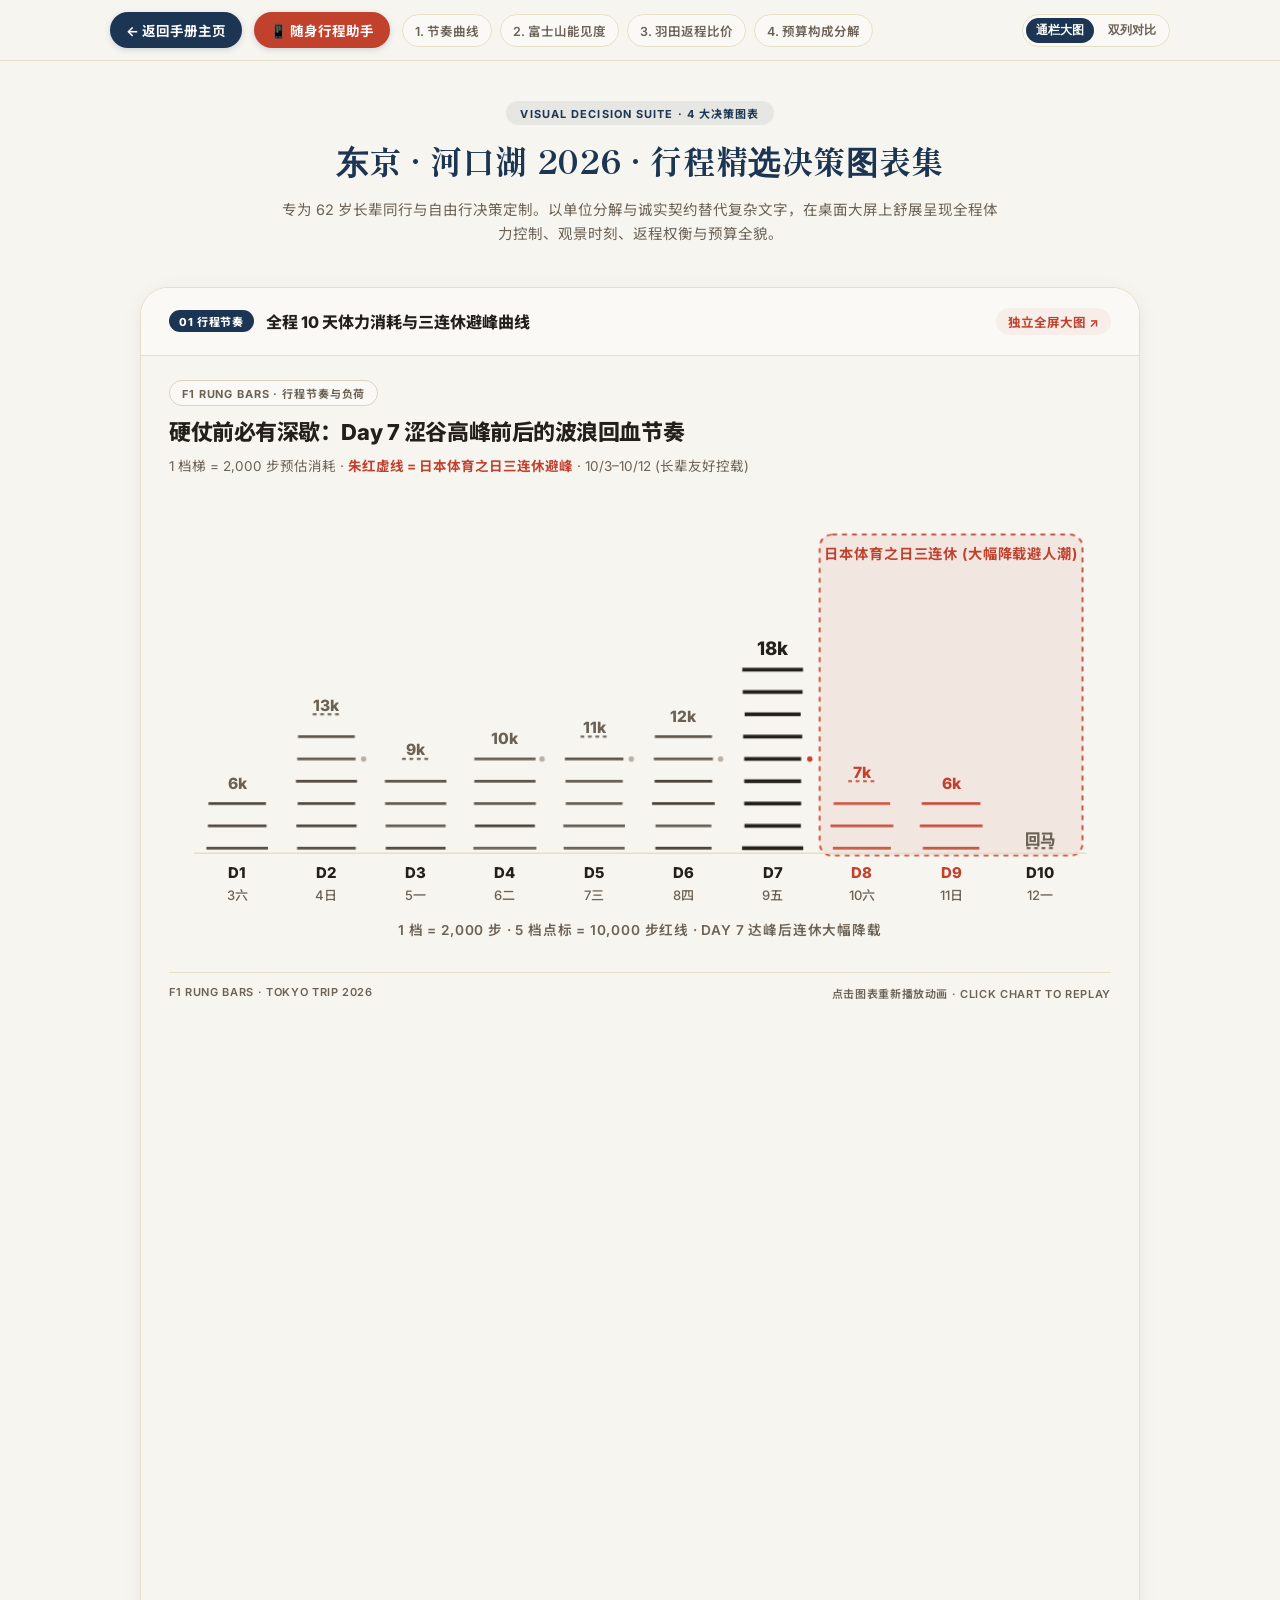
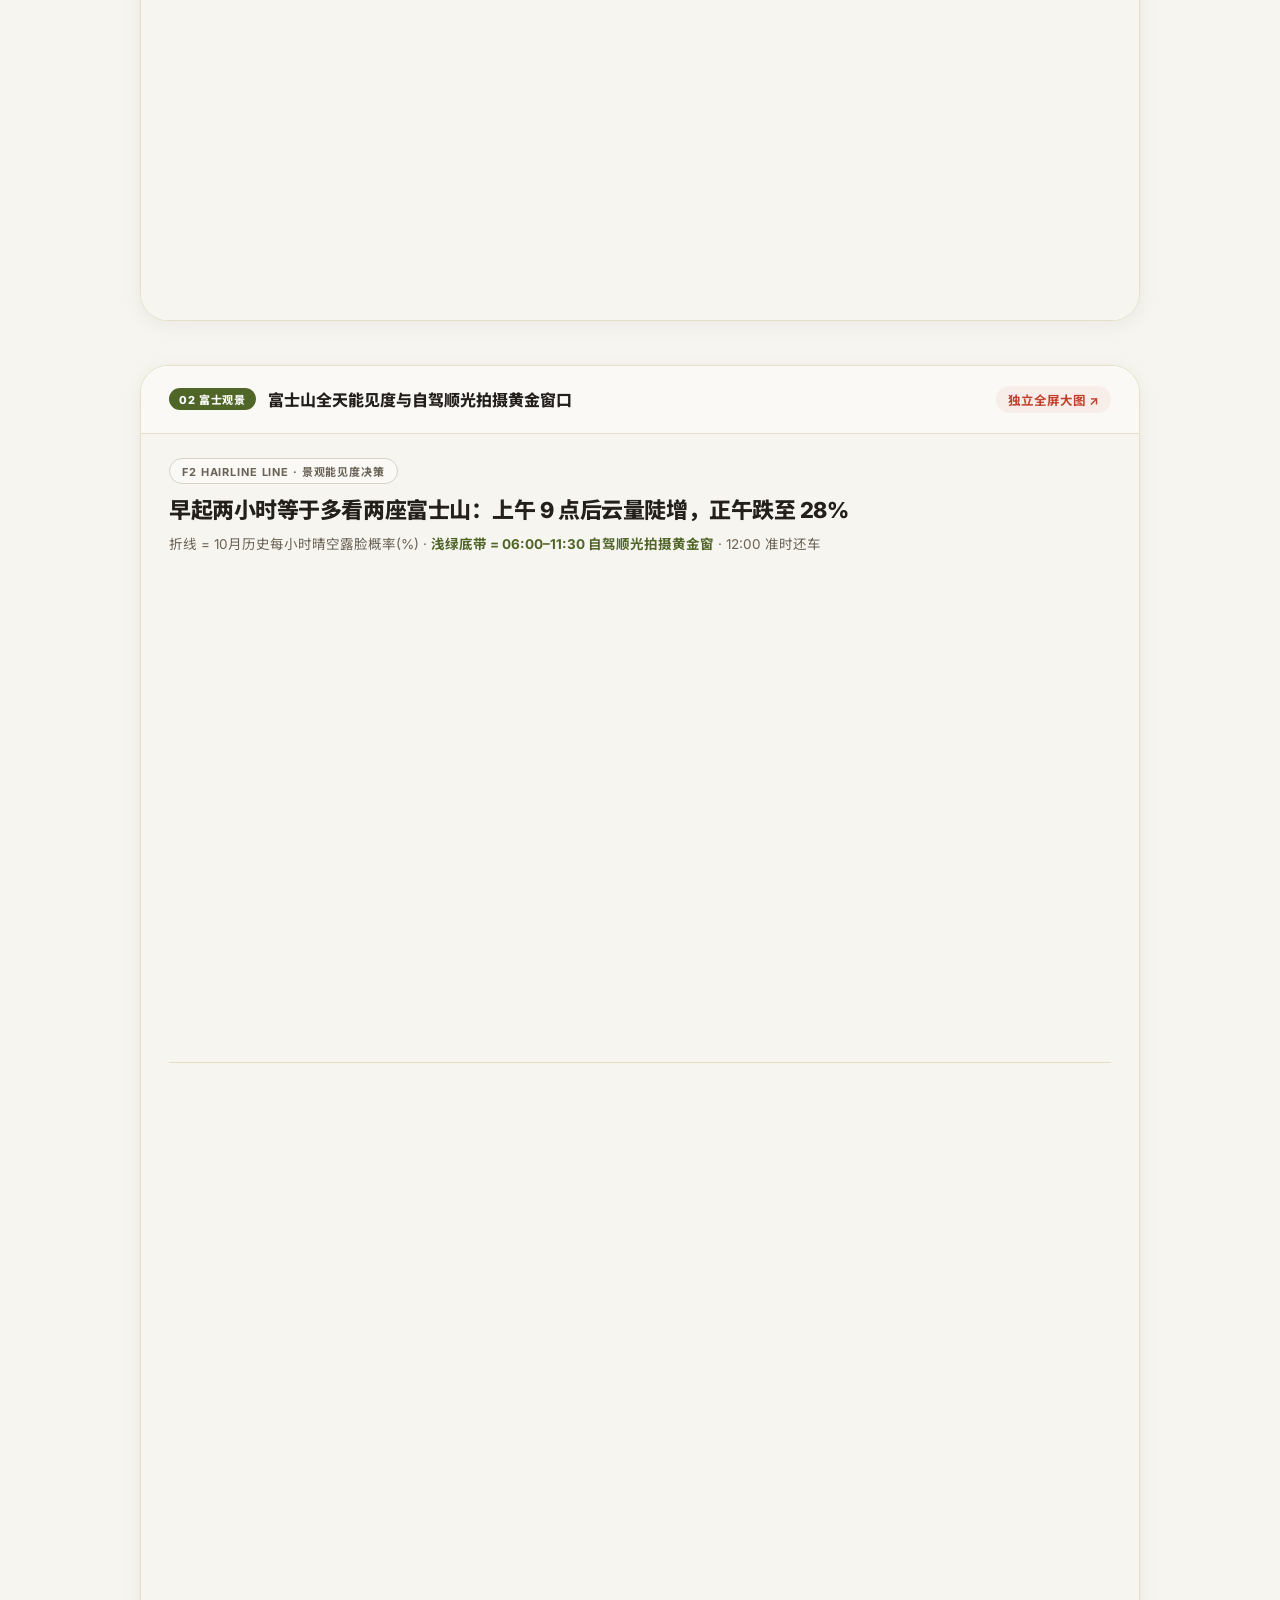
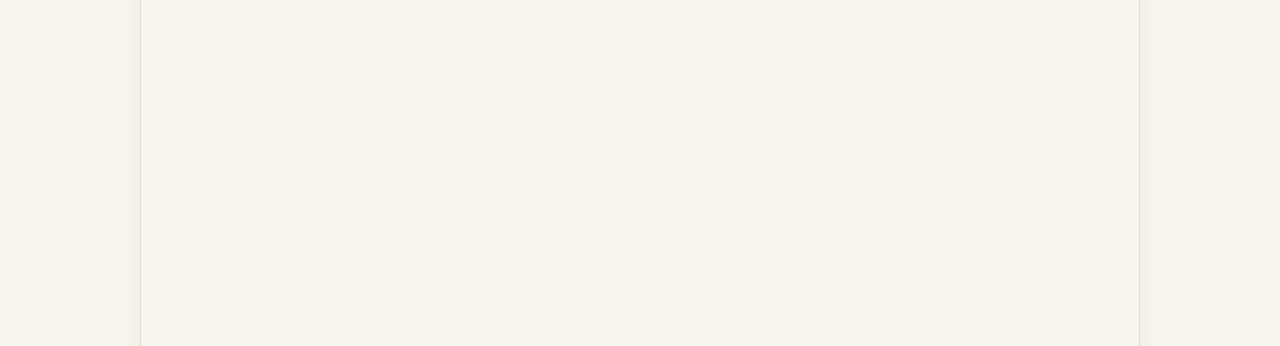
==== commit 304450fa: "feat: add mobile-first on-the-go itinerary timeline and map companion page" ====
--- a/charts/index.html
+++ b/charts/index.html
@@ -272,7 +272,8 @@
 <header class="top-nav">
   <div class="top-nav-inner">
     <div class="nav-left">
-      <a href="../index.html" class="back-link">← 返回旅行手册主页</a>
+      <a href="../index.html" class="back-link">← 返回手册主页</a>
+      <a href="../companion.html" class="back-link" style="background:var(--shu);" title="打开极简随身时间表与地图">📱 随身行程助手</a>
       <div class="nav-pills">
         <a href="#chart-pacing" class="nav-pill">1. 节奏曲线</a>
         <a href="#chart-fuji" class="nav-pill">2. 富士山能见度</a>
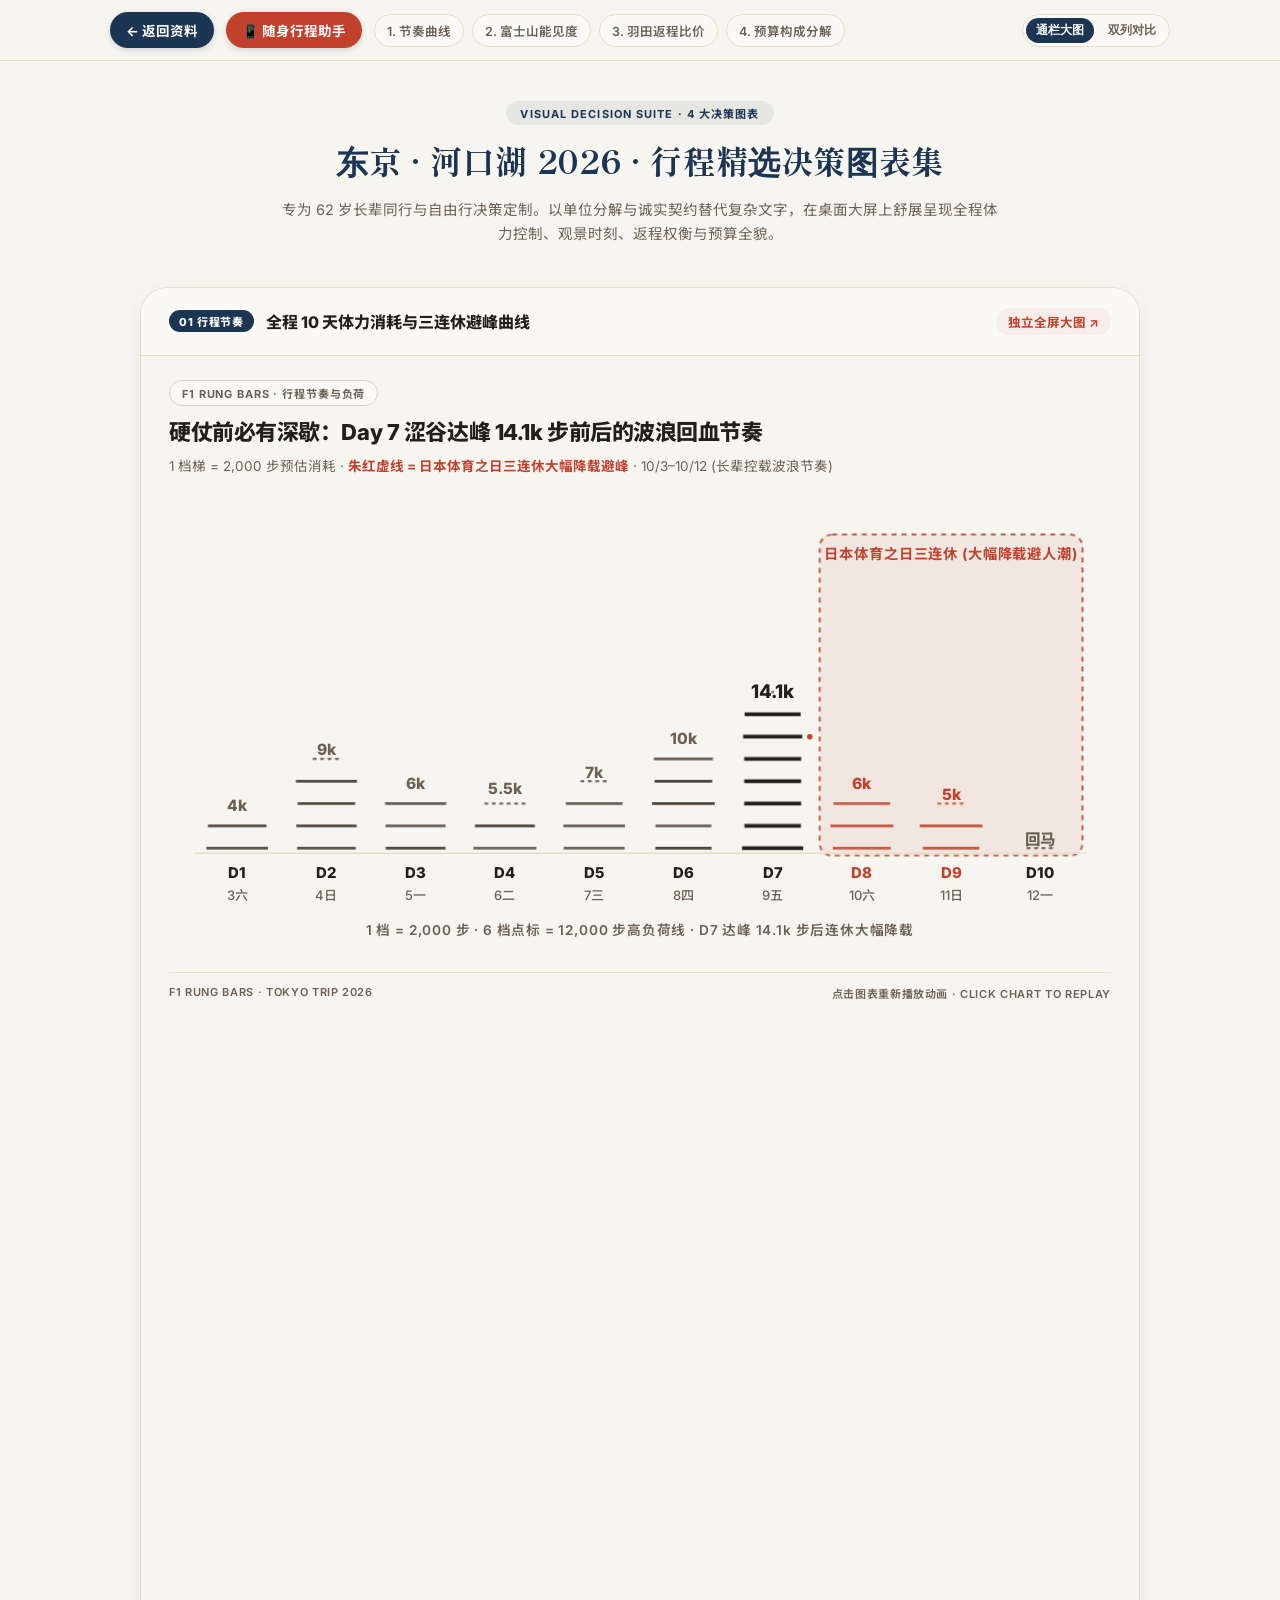
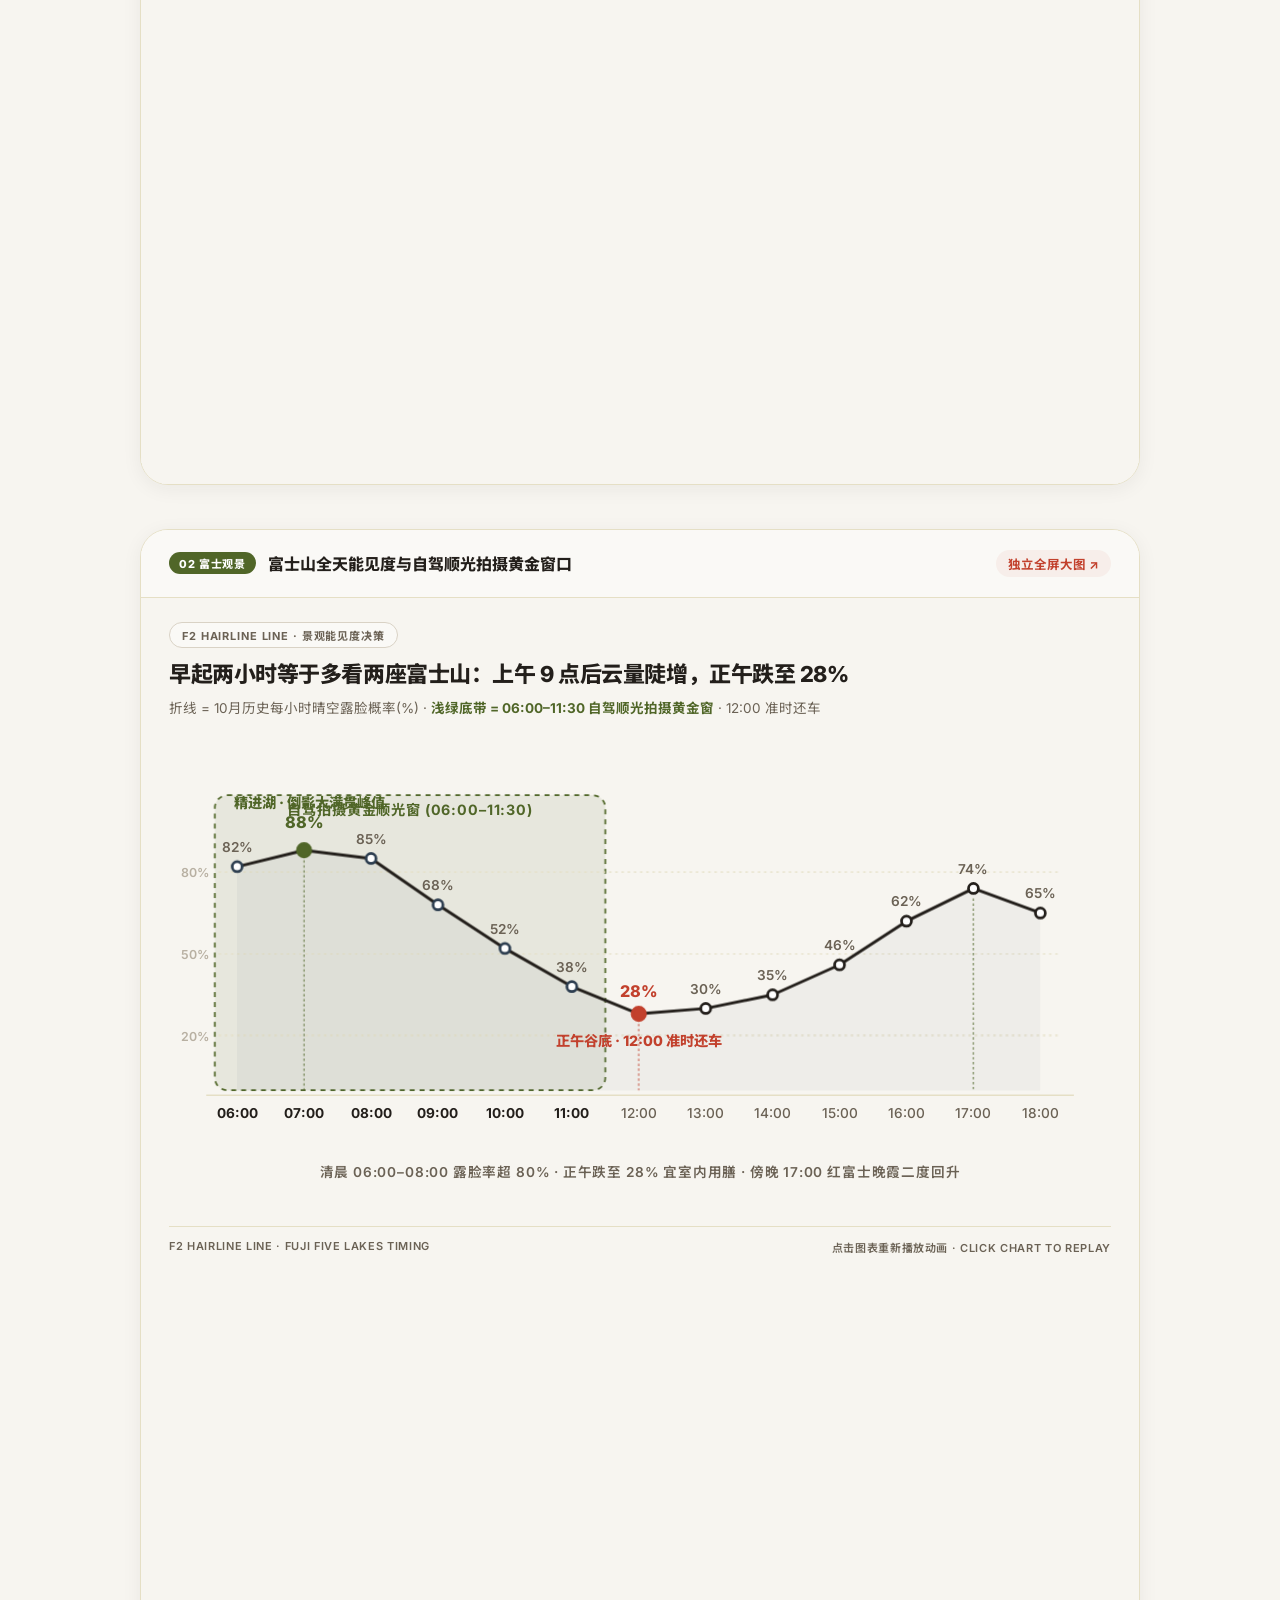
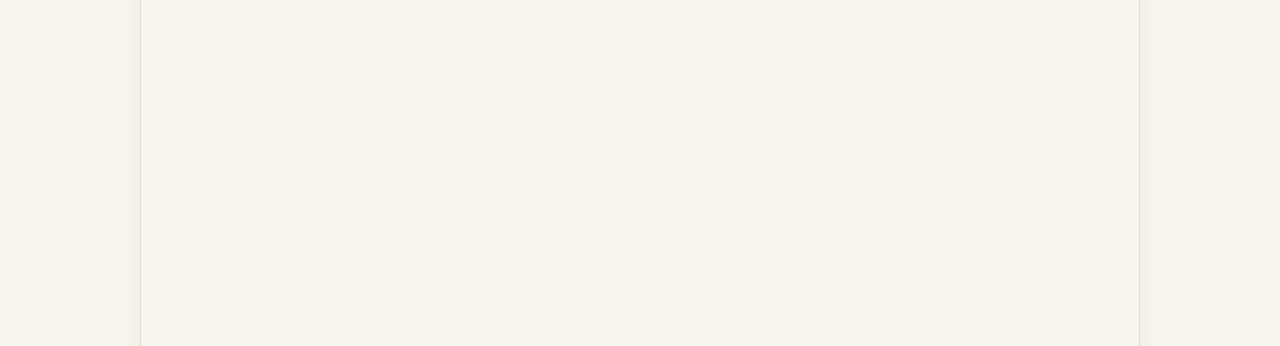
==== commit 704fb182: "One clear home: opening the site (index.html with no #) goes straight to 日程; every 资料 entry already " ====
--- a/charts/index.html
+++ b/charts/index.html
@@ -272,7 +272,7 @@
 <header class="top-nav">
   <div class="top-nav-inner">
     <div class="nav-left">
-      <a href="../index.html" class="back-link">← 返回手册主页</a>
+      <a href="../index.html#overview" class="back-link">← 返回资料</a>
       <a href="../companion.html" class="back-link" style="background:var(--shu);" title="打开极简随身时间表与地图">📱 随身行程助手</a>
       <div class="nav-pills">
         <a href="#chart-pacing" class="nav-pill">1. 节奏曲线</a>
